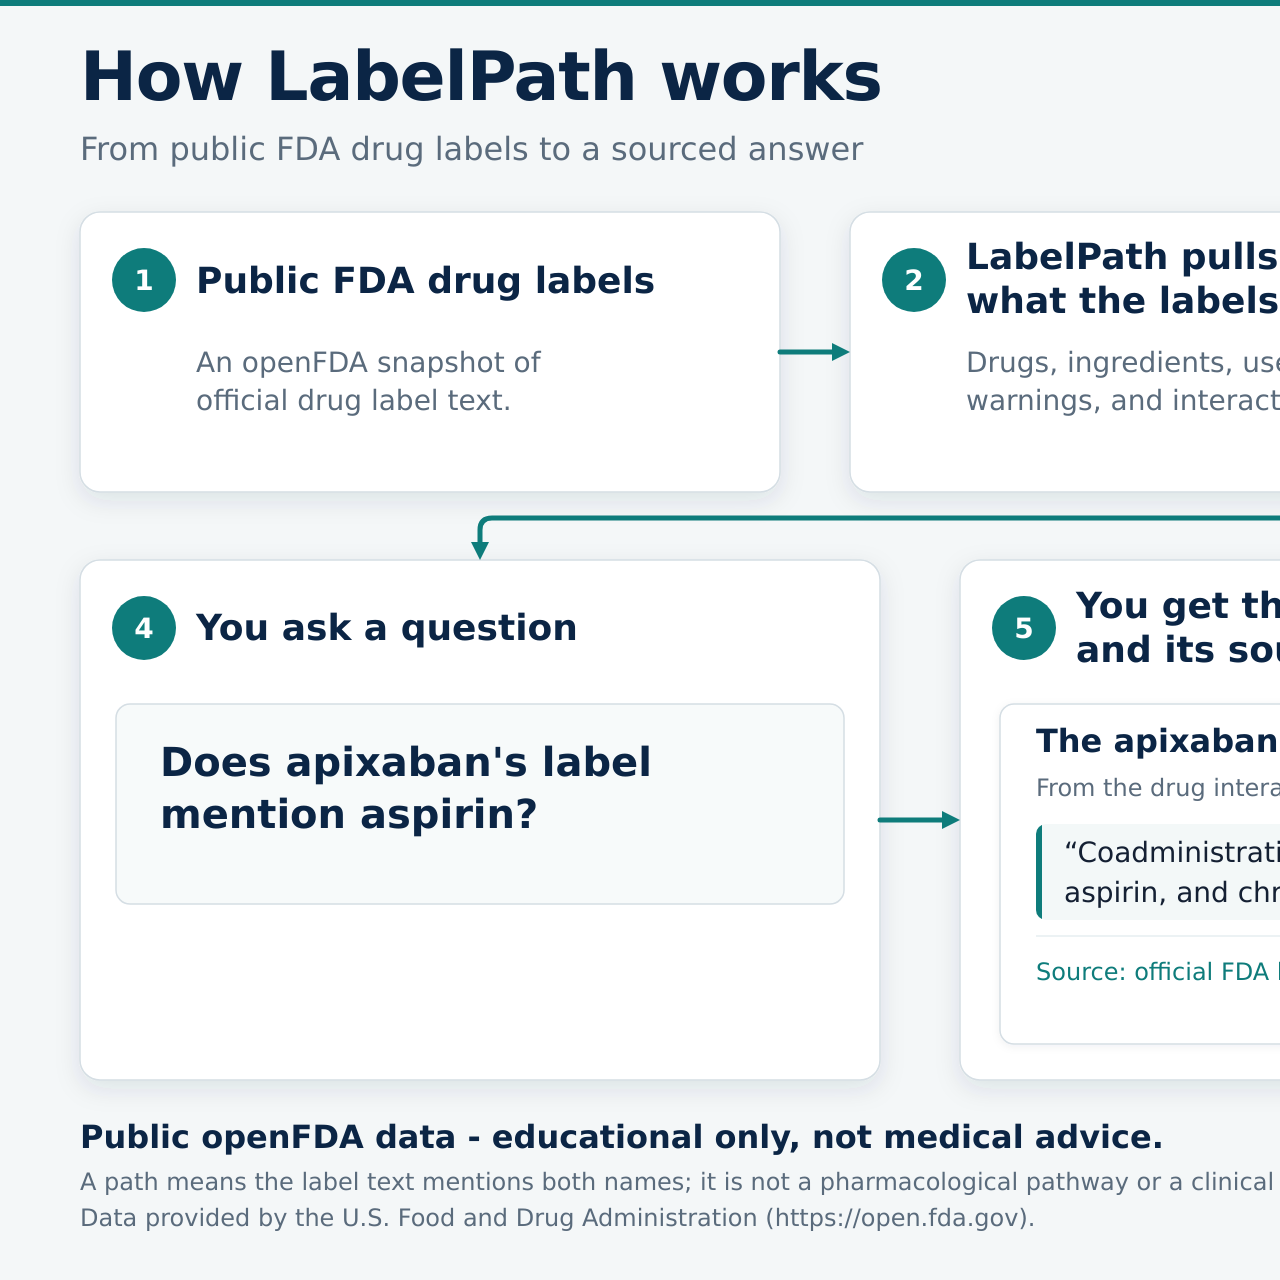
==== docs/img/src/labelpath-flow.html @ 971bf6f4 "Add a How LabelPath works flow diagram to the README Place the approved plain-English flow at the to" ====
<!doctype html>
<html lang="en">
<head>
<meta charset="utf-8">
<title>How LabelPath works</title>
<style>
  @font-face {
    font-family: Inter;
    src: url("file:///usr/share/fonts/truetype/sand-box/google/Inter/Inter-VariableFont_opsz,wght.ttf") format("truetype");
    font-weight: 100 900;
    font-style: normal;
    font-display: block;
  }
  html, body {
    margin: 0;
    padding: 0;
    background: #F4F7F8;
  }
  svg {
    display: block;
    font-family: Inter, "Noto Sans", "DejaVu Sans", Arial, sans-serif;
    text-rendering: geometricPrecision;
    shape-rendering: geometricPrecision;
  }
</style>
</head>
<body>
<svg xmlns="http://www.w3.org/2000/svg" width="2400" height="1280" viewBox="0 0 2400 1280">
  <defs>
    <filter id="cardShadow" x="-6%" y="-8%" width="112%" height="124%">
      <feDropShadow dx="0" dy="8" stdDeviation="12" flood-color="#0B2545" flood-opacity="0.10"/>
    </filter>
    <filter id="innerShadow" x="-4%" y="-6%" width="108%" height="116%">
      <feDropShadow dx="0" dy="2" stdDeviation="4" flood-color="#0B2545" flood-opacity="0.06"/>
    </filter>

      <clipPath id="quoteClip"><rect x="1036" y="824" width="1208" height="96" rx="10" ry="10"/></clipPath>
  </defs>

  <!-- canvas -->
  <rect width="2400" height="1280" fill="#F4F7F8"/>
  <rect width="2400" height="6" fill="#0E7C7B"/>

  <!-- title -->
  <text x="80" y="100" fill="#0B2545" font-size="68" font-weight="800" letter-spacing="-1.2">How LabelPath works</text>
  <text x="80" y="160" fill="#5A6B7C" font-size="32" font-weight="400">From public FDA drug labels to a sourced answer</text>

  <!-- ===== Row 1: steps 1–3 ===== -->
  <!-- card 1 -->
  <rect x="80" y="212" width="700" height="280" rx="20" ry="20" fill="#FFFFFF" stroke="#D5DEE4" stroke-width="1.5" filter="url(#cardShadow)"/>
  <circle cx="144" cy="280" r="32" fill="#0E7C7B"/>
  <text x="144" y="280" text-anchor="middle" dominant-baseline="central" fill="#FFFFFF" font-size="28" font-weight="700">1</text>
  <text x="196" y="293" fill="#0B2545" font-size="36" font-weight="650">Public FDA drug labels</text>
  <text x="196" y="372" fill="#5A6B7C" font-size="28" font-weight="400">
    <tspan x="196" dy="0">An openFDA snapshot of</tspan>
    <tspan x="196" dy="38">official drug label text.</tspan>
  </text>

  <!-- card 2 -->
  <rect x="850" y="212" width="700" height="280" rx="20" ry="20" fill="#FFFFFF" stroke="#D5DEE4" stroke-width="1.5" filter="url(#cardShadow)"/>
  <circle cx="914" cy="280" r="32" fill="#0E7C7B"/>
  <text x="914" y="280" text-anchor="middle" dominant-baseline="central" fill="#FFFFFF" font-size="28" font-weight="700">2</text>
  <text x="966" y="269" fill="#0B2545" font-size="36" font-weight="650">
    <tspan x="966" dy="0">LabelPath pulls out</tspan>
    <tspan x="966" dy="44">what the labels say</tspan>
  </text>
  <text x="966" y="372" fill="#5A6B7C" font-size="28" font-weight="400">
    <tspan x="966" dy="0">Drugs, ingredients, uses,</tspan>
    <tspan x="966" dy="38">warnings, and interactions.</tspan>
  </text>

  <!-- card 3 -->
  <rect x="1620" y="212" width="700" height="280" rx="20" ry="20" fill="#FFFFFF" stroke="#D5DEE4" stroke-width="1.5" filter="url(#cardShadow)"/>
  <circle cx="1684" cy="280" r="32" fill="#0E7C7B"/>
  <text x="1684" y="280" text-anchor="middle" dominant-baseline="central" fill="#FFFFFF" font-size="28" font-weight="700">3</text>
  <text x="1736" y="269" fill="#0B2545" font-size="36" font-weight="650">
    <tspan x="1736" dy="0">Stores them as</tspan>
    <tspan x="1736" dy="44">connected facts</tspan>
  </text>
  <text x="1736" y="372" fill="#5A6B7C" font-size="28" font-weight="400">
    <tspan x="1736" dy="0">In a Relate graph that lives</tspan>
    <tspan x="1736" dy="38">on your computer.</tspan>
  </text>


  <!-- ===== Row 2: steps 4–5 ===== -->
  <!-- card 4 -->
  <rect x="80" y="560" width="800" height="520" rx="20" ry="20" fill="#FFFFFF" stroke="#D5DEE4" stroke-width="1.5" filter="url(#cardShadow)"/>
  <circle cx="144" cy="628" r="32" fill="#0E7C7B"/>
  <text x="144" y="628" text-anchor="middle" dominant-baseline="central" fill="#FFFFFF" font-size="28" font-weight="700">4</text>
  <text x="196" y="640" fill="#0B2545" font-size="36" font-weight="650">You ask a question</text>

  <!-- question panel, like a query field -->
  <rect x="116" y="704" width="728" height="200" rx="14" ry="14" fill="#F7FAFA" stroke="#D5DEE4" stroke-width="1.5"/>
  <text x="160" y="776" fill="#0B2545" font-size="40" font-weight="600">
    <tspan x="160" dy="0">Does apixaban's label</tspan>
    <tspan x="160" dy="52">mention aspirin?</tspan>
  </text>

  <!-- card 5 -->
  <rect x="960" y="560" width="1360" height="520" rx="20" ry="20" fill="#FFFFFF" stroke="#D5DEE4" stroke-width="1.5" filter="url(#cardShadow)"/>
  <circle cx="1024" cy="628" r="32" fill="#0E7C7B"/>
  <text x="1024" y="628" text-anchor="middle" dominant-baseline="central" fill="#FFFFFF" font-size="28" font-weight="700">5</text>
  <text x="1076" y="618" fill="#0B2545" font-size="36" font-weight="650">
    <tspan x="1076" dy="0">You get the exact label quote</tspan>
    <tspan x="1076" dy="44">and its source link</tspan>
  </text>

  <!-- answer inner app card -->
  <rect x="1000" y="704" width="1280" height="340" rx="14" ry="14" fill="#FFFFFF" stroke="#D5DEE4" stroke-width="1.5" filter="url(#innerShadow)"/>
  <text x="1036" y="752" fill="#0B2545" font-size="32" font-weight="600">The apixaban label mentions aspirin.</text>
  <text x="1036" y="796" fill="#5A6B7C" font-size="24" font-weight="500">From the drug interactions section:</text>

  <!-- quote callout -->
  <rect x="1036" y="824" width="1208" height="96" rx="10" ry="10" fill="#F3F8F8"/>
  <rect x="1036" y="824" width="6" height="96" fill="#0E7C7B" clip-path="url(#quoteClip)"/>
  <text x="1064" y="862" fill="#142033" font-size="28" font-weight="400">
    <tspan x="1064" dy="0">“Coadministration of antiplatelet agents, fibrinolytics, heparin,</tspan>
    <tspan x="1064" dy="40">aspirin, and chronic NSAID use increases the risk of bleeding.”</tspan>
  </text>

  <line x1="1036" y1="936" x2="2244" y2="936" stroke="#E6EEF1" stroke-width="1.5"/>
  <text x="1036" y="980" fill="#0E7C7B" font-size="24" font-weight="500">Source: official FDA label on DailyMed</text>

  <!-- arrows: 1→2, 2→3, 3→4 (elbow), 4→5; each tip/tail sits on a box edge -->
  <line x1="780" y1="352" x2="834" y2="352" stroke="#0E7C7B" stroke-width="5" stroke-linecap="round"/><path d="M832 343 L850 352 L832 361 Z" fill="#0E7C7B"/>
  <line x1="1550" y1="352" x2="1604" y2="352" stroke="#0E7C7B" stroke-width="5" stroke-linecap="round"/><path d="M1602 343 L1620 352 L1602 361 Z" fill="#0E7C7B"/>
  <path d="M1970 492 L1970 506 Q1970 518 1958 518 L492 518 Q480 518 480 530 L480 544"
        fill="none" stroke="#0E7C7B" stroke-width="5" stroke-linecap="round" stroke-linejoin="round"/>
  <path d="M471 542 L480 560 L489 542 Z" fill="#0E7C7B"/>
  <line x1="880" y1="820" x2="944" y2="820" stroke="#0E7C7B" stroke-width="5" stroke-linecap="round"/><path d="M942 811 L960 820 L942 829 Z" fill="#0E7C7B"/>

  <!-- footer -->
  <text x="80" y="1148" fill="#0B2545" font-size="32" font-weight="650">Public openFDA data - educational only, not medical advice.</text>
  <text x="80" y="1190" fill="#5A6B7C" font-size="24" font-weight="400">A path means the label text mentions both names; it is not a pharmacological pathway or a clinical finding.</text>
  <text x="80" y="1226" fill="#5A6B7C" font-size="24" font-weight="400">Data provided by the U.S. Food and Drug Administration (https://open.fda.gov).</text>
</svg>
</body>
</html>
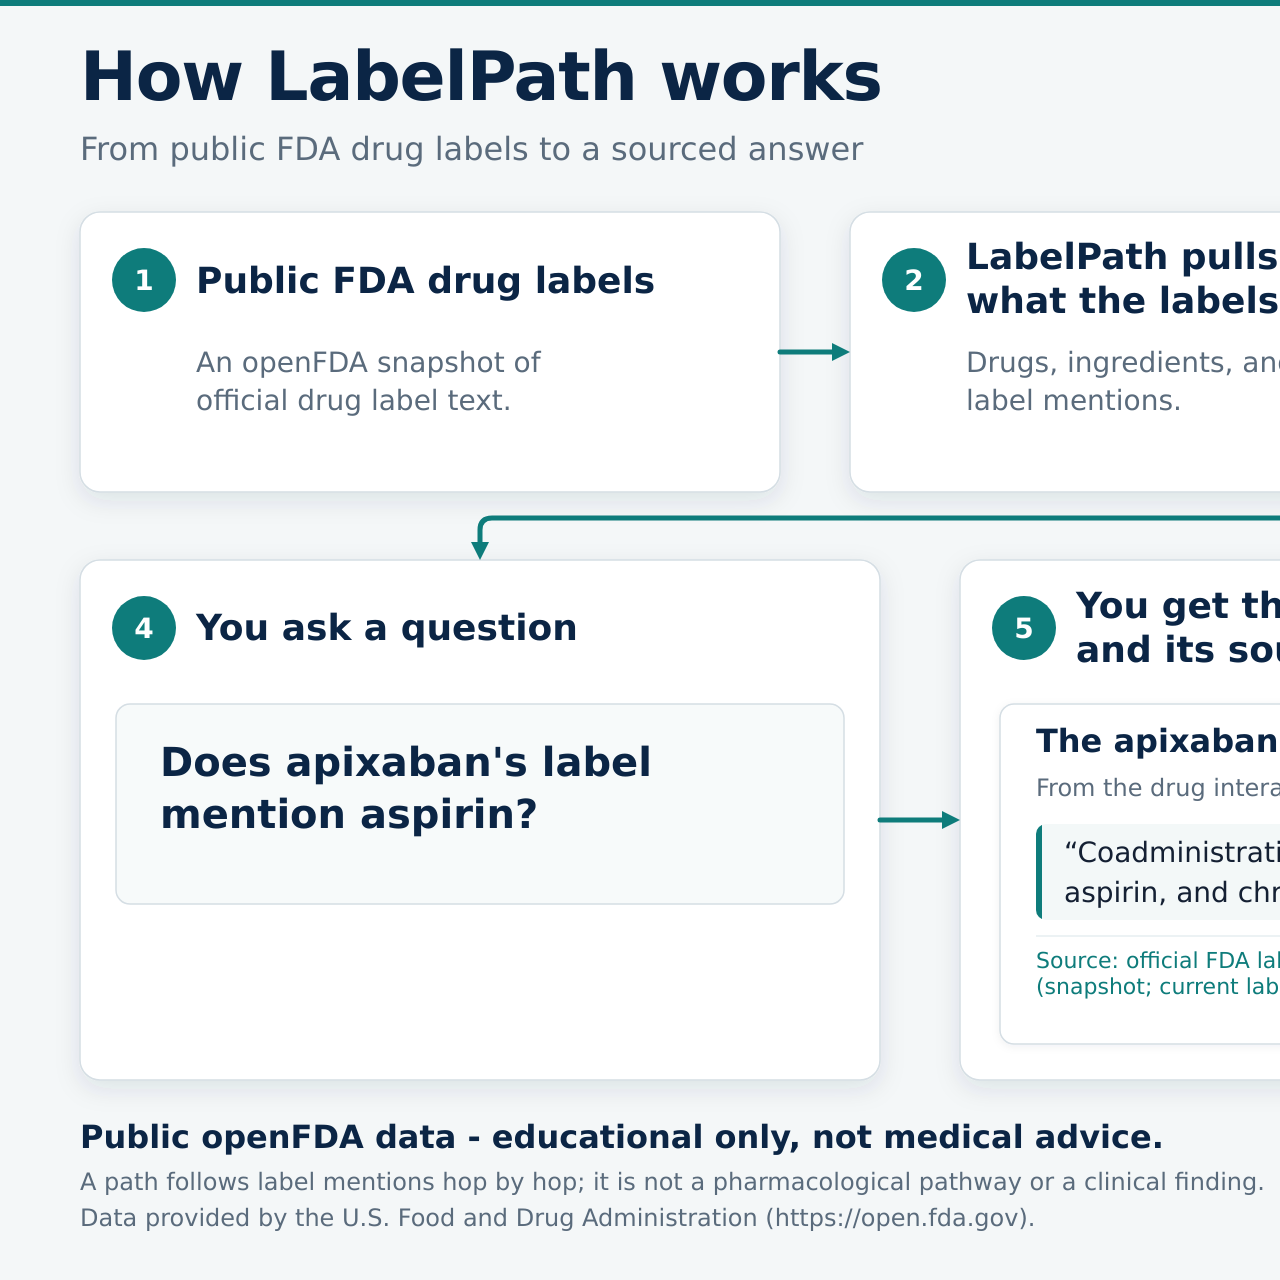
==== commit 9b0279be: "Fix mutual-mention attribution, rename mention scan, and tighten judge copy Keep from_key/to_key on " ====
--- a/docs/img/src/labelpath-flow.html
+++ b/docs/img/src/labelpath-flow.html
@@ -65,8 +65,8 @@
     <tspan x="966" dy="44">what the labels say</tspan>
   </text>
   <text x="966" y="372" fill="#5A6B7C" font-size="28" font-weight="400">
-    <tspan x="966" dy="0">Drugs, ingredients, uses,</tspan>
-    <tspan x="966" dy="38">warnings, and interactions.</tspan>
+    <tspan x="966" dy="0">Drugs, ingredients, and</tspan>
+    <tspan x="966" dy="38">label mentions.</tspan>
   </text>
 
   <!-- card 3 -->
@@ -120,7 +120,10 @@
   </text>
 
   <line x1="1036" y1="936" x2="2244" y2="936" stroke="#E6EEF1" stroke-width="1.5"/>
-  <text x="1036" y="980" fill="#0E7C7B" font-size="24" font-weight="500">Source: official FDA label on DailyMed</text>
+  <text x="1036" y="968" fill="#0E7C7B" font-size="22" font-weight="500">
+    <tspan x="1036" dy="0">Source: official FDA label on DailyMed</tspan>
+    <tspan x="1036" dy="26">(snapshot; current label may differ)</tspan>
+  </text>
 
   <!-- arrows: 1→2, 2→3, 3→4 (elbow), 4→5; each tip/tail sits on a box edge -->
   <line x1="780" y1="352" x2="834" y2="352" stroke="#0E7C7B" stroke-width="5" stroke-linecap="round"/><path d="M832 343 L850 352 L832 361 Z" fill="#0E7C7B"/>
@@ -132,7 +135,7 @@
 
   <!-- footer -->
   <text x="80" y="1148" fill="#0B2545" font-size="32" font-weight="650">Public openFDA data - educational only, not medical advice.</text>
-  <text x="80" y="1190" fill="#5A6B7C" font-size="24" font-weight="400">A path means the label text mentions both names; it is not a pharmacological pathway or a clinical finding.</text>
+  <text x="80" y="1190" fill="#5A6B7C" font-size="24" font-weight="400">A path follows label mentions hop by hop; it is not a pharmacological pathway or a clinical finding.</text>
   <text x="80" y="1226" fill="#5A6B7C" font-size="24" font-weight="400">Data provided by the U.S. Food and Drug Administration (https://open.fda.gov).</text>
 </svg>
 </body>
